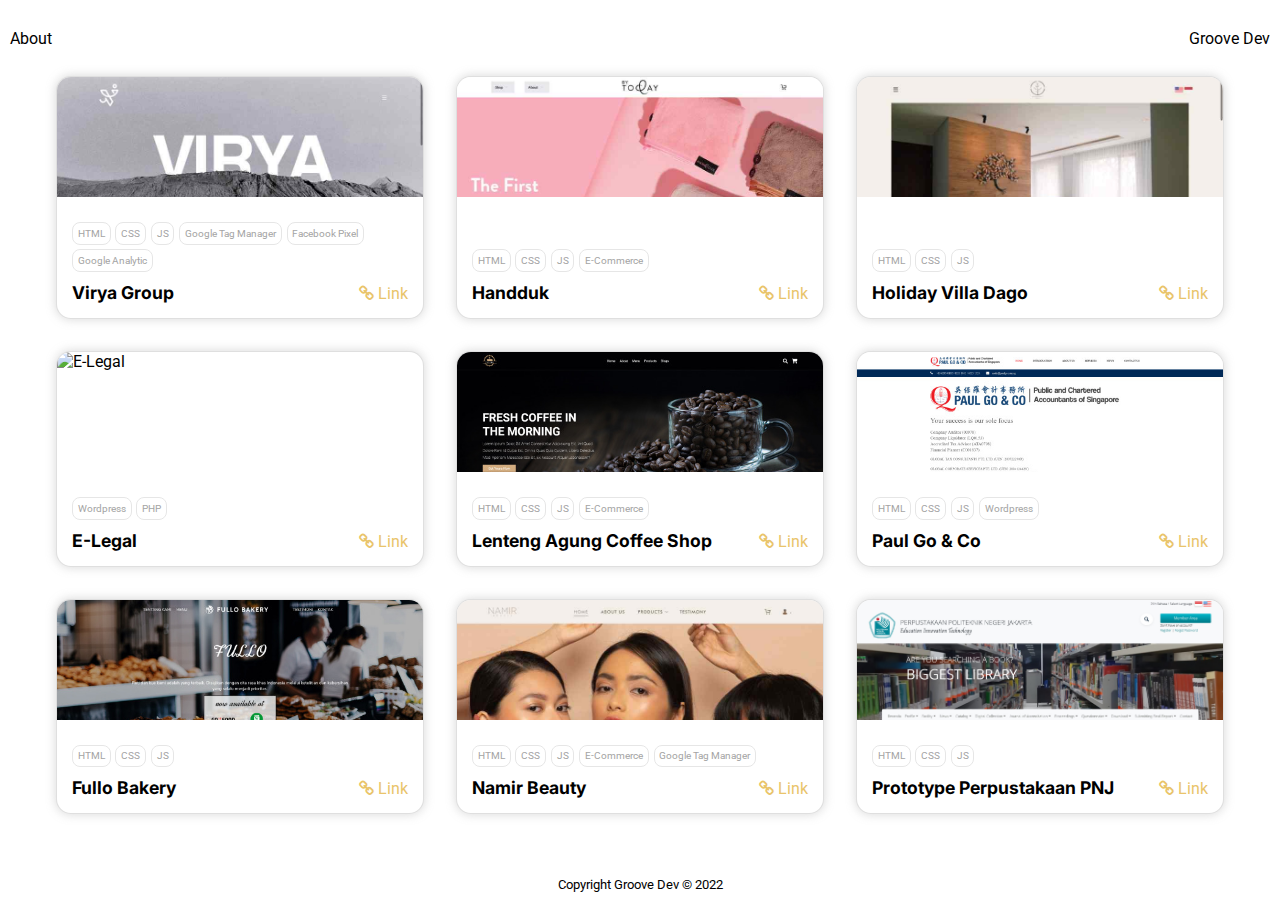
==== work.html @ d70001e7 "Initial commit" ====
<!DOCTYPE html>
<html lang="en">
  <head>
    <meta charset="UTF-8" />
    <meta name="viewport" content="width=device-width, initial-scale=1.0" />

    <title>Groove Dev</title>

    <style>
        @import url("https://maxcdn.bootstrapcdn.com/font-awesome/4.3.0/css/font-awesome.min.css");
a.btn-social, .btn-social {
    border-radius: 50%;
    color: #ffffff !important;
    display: inline-block;
    height: 54px;
    line-height: 54px;
    margin: 8px 4px;
    text-align: center;
    text-decoration: none;
    transition: background-color 0.3s;
    webkit-transition: background-color 0.3s;
    width: 54px;
}

.btn-social .fa, .btn-social i {
    backface-visibility: hidden;
    moz-backface-visibility: hidden;
    ms-transform: scale(1);
    o-transform: scale(1);
    transform: scale(1);
    transition: all 0.25s;
    webkit-backface-visibility: hidden;
    webkit-transform: scale(1);
    webkit-transition: all 0.25s;
}

.btn-social:hover, .btn-social:focus {
    color: #fff;
    outline: none;
    text-decoration: none;
}

.btn-social:hover .fa, .btn-social:focus .fa, .btn-social:hover i, .btn-social:focus i {
    ms-transform: scale(1.3);
    o-transform: scale(1.3);
    transform: scale(1.3);
    webkit-transform: scale(1.3);
}

.btn-social.btn-xs {
    font-size: 9px;
    height: 24px;
    line-height: 13px;
    margin: 6px 2px;
    width: 24px;
}

.btn-social.btn-sm {
    font-size: 13px;
    height: 36px;
    line-height: 18px;
    margin: 6px 2px;
    width: 36px;
}

.btn-social.btn-lg {
    font-size: 22px;
    height: 72px;
    line-height: 40px;
    margin: 10px 6px;
    width: 72px;
}

.btn-behance {
    background-color: #1769ff;
}

.btn-behance:hover {
    background-color: #4a8aff;
}

.btn-bitbucket {
    background-color: #205081;
}

.btn-bitbucket:hover {
    background-color: #2a69aa;
}

.btn-codepen {
    background-color: #76daff;
}

.btn-codepen:hover {
    background-color: #a9e8ff;
}

.btn-deviantart {
    background-color: #4e6252;
}

.btn-deviantart:hover {
    background-color: #657e6a;
}

.btn-digg {
    background-color: #000;
}

.btn-digg:hover {
    background-color: #1a1a1a;
}

.btn-dribbble {
    background-color: #ea4c89;
}

.btn-dribbble:hover {
    background-color: #ef7aa7;
}

.btn-dropbox {
    background-color: #007ee5;
}

.btn-dropbox:hover {
    background-color: #1998ff;
}

.btn-facebook {
    background-color: #3b5998;
}

.btn-facebook:hover {
    background-color: #4c70ba;
}

.btn-flickr {
    background-color: #0063dc;
}

.btn-flickr:hover {
    background-color: #107cff;
}

.btn-foursquare {
    background-color: #ef4b78;
}

.btn-foursquare:hover {
    background-color: #f37a9b;
}

.btn-github {
    background-color: #4183c4;
}

.btn-github:hover {
    background-color: #689cd0;
}

.btn-google-plus {
    background-color: #dd4b39;
}

.btn-google-plus:hover {
    background-color: #e47365;
}

.btn-instagram {
    background-color: #3f729b;
}

.btn-instagram:hover {
    background-color: #548cb9;
}

.btn-jsfiddle {
    background-color: #4679bd;
}

.btn-jsfiddle:hover {
    background-color: #6c94ca;
}

.btn-lastfm {
    background-color: #e31b23;
}

.btn-lastfm:hover {
    background-color: #e9484e;
}

.btn-linkedin {
    background-color: #0976b4;
}

.btn-linkedin:hover {
    background-color: #0b96e5;
}

.btn-paypal {
    background-color: #253b80;
}

.btn-paypal:hover {
    background-color: #304da8;
}

.btn-pinterest {
    background-color: #cc2127;
}

.btn-pinterest:hover {
    background-color: #e04046;
}

.btn-reddit {
    background-color: #ff4500;
}

.btn-reddit:hover {
    background-color: #ff6a33;
}

.btn-skype {
    background-color: #00aff0;
}

.btn-skype:hover {
    background-color: #24c4ff;
}

.btn-soundcloud {
    background-color: #f80;
}

.btn-soundcloud:hover {
    background-color: #ffa033;
}

.btn-stack-overflow {
    background-color: #fe7a15;
}

.btn-stack-overflow:hover {
    background-color: #fe9748;
}

.btn-steam {
    background-color: #7da10e;
}

.btn-steam:hover {
    background-color: #a1d012;
}

.btn-stumbleupon {
    background-color: #eb4924;
}

.btn-stumbleupon:hover {
    background-color: #ef7053;
}

.btn-trello {
    background-color: #256a92;
}

.btn-trello:hover {
    background-color: #2f88bb;
}

.btn-tumblr {
    background-color: #35465c;
}

.btn-tumblr:hover {
    background-color: #485f7c;
}

.btn-twitch {
    background-color: #6441a5;
}

.btn-twitch:hover {
    background-color: #7e5bbe;
}

.btn-twitter {
    background-color: #55acee;
}

.btn-twitter:hover {
    background-color: #83c3f3;
}

.btn-vimeo {
    background-color: #1ab7ea;
}

.btn-vimeo:hover {
    background-color: #49c6ee;
}

.btn-vine {
    background-color: #00b488;
}

.btn-vine:hover {
    background-color: #00e7af;
}

.btn-vk {
    background-color: #45668e;
}

.btn-vk:hover {
    background-color: #587fae;
}

.btn-wechat {
    background-color: #98d11c;
}

.btn-wechat:hover {
    background-color: #afe53b;
}

.btn-wordpress {
    background-color: #21759b;
}

.btn-wordpress:hover {
    background-color: #2a95c5;
}

.btn-xing {
    background-color: #026466;
}

.btn-xing:hover {
    background-color: #039598;
}

.btn-yahoo {
    background-color: #400191;
}

.btn-yahoo:hover {
    background-color: #5601c4;
}

.btn-yelp {
    background-color: #af0606;
}

.btn-yelp:hover {
    background-color: #e00808;
}

.btn-youtube {
    background-color: #e52d27;
}

.btn-youtube:hover {
    background-color: #ea5955;
}

.btn-email {
    background-color: #44c456;
}

.btn-email:hover {
    background-color: #6bd079;
}

.navbar li a, .navbar .navbar-brand {
    color: #000;
}
    </style>
    <style>
        @import"https://fonts.googleapis.com/css2?family=Roboto:wght@300;500&display=swap";@import"https://fonts.googleapis.com/css2?family=Inter&display=swap";*{box-sizing:border-box;margin:0;padding:0}::-moz-selection{background-color:#e9c46a}::selection{background-color:#e9c46a}html,body{width:100%;height:100%}html{font-size:100%;scroll-behavior:smooth}body{font-family:"Roboto",sans-serif;transition:background .2s linear}h1,h2,h3,h4,h5,h6{font-family:"Inter",sans-serif;margin-bottom:1.8rem}h1{font-size:60px}h2{font-size:32px}p{margin:0 0 1.25rem;line-height:1.67em;font-size:20px;line-height:1.47em;font-weight:200}a,a:hover,a:focus,a:visited{text-decoration:none}main>section:last-child{border-bottom-right-radius:15px;border-bottom-left-radius:15px;z-index:5;position:relative;background-color:#fff;box-shadow:rgba(255,255,255,.2) 0px 5px 30px 1px}.container{max-width:1200px;margin:0 auto;align-self:center}a{color:#e9c46a}.fancy-border-radius{border-radius:28% 72% 69% 31%/70% 70% 30% 30%;width:100%;height:100%;background:#ad5389;background:linear-gradient(to right, #ffcc53, #ffe8b1);z-index:-1;position:absolute;top:0;left:-20px;opacity:.4}.card{display:flex;flex-direction:column;padding:20px;background:#fff;border-radius:15px}.card:hover ::before{content:"";position:absolute;top:0;left:0;right:0;bottom:0;border:5px dashed #e9c46a;border-radius:15px;-webkit-animation:clippath 3s infinite linear;animation:clippath 3s infinite linear}.card__head{margin-bottom:1rem}.card__body{color:rgba(0,0,0,.5);font-size:.9em;margin:0}.btn{font-size:15px;font-weight:600;text-transform:uppercase;letter-spacing:1px;padding:10px 15px;border-radius:0}.btn__link{border-bottom:3px dashed #e9c46a}@-webkit-keyframes clippath{0%,100%{-webkit-clip-path:inset(0 0 95% 0);clip-path:inset(0 0 95% 0)}25%{-webkit-clip-path:inset(0 95% 0 0);clip-path:inset(0 95% 0 0)}50%{-webkit-clip-path:inset(95% 0 0 0);clip-path:inset(95% 0 0 0)}75%{-webkit-clip-path:inset(0 0 0 95%);clip-path:inset(0 0 0 95%)}}@keyframes clippath{0%,100%{-webkit-clip-path:inset(0 0 95% 0);clip-path:inset(0 0 95% 0)}25%{-webkit-clip-path:inset(0 95% 0 0);clip-path:inset(0 95% 0 0)}50%{-webkit-clip-path:inset(95% 0 0 0);clip-path:inset(95% 0 0 0)}75%{-webkit-clip-path:inset(0 0 0 95%);clip-path:inset(0 0 0 95%)}}.navbar{width:100%;display:flex;flex-direction:row;height:76px;justify-content:space-between;align-items:center}@media(max-width: 480px){.navbar{flex-direction:column;height:auto}.navbar__logo,.navbar__menu{margin:.5rem auto}.navbar__logo{order:1}.navbar__menu{order:2;font-size:1.25rem;display:flex;flex-wrap:wrap;justify-content:center;gap:10px}.navbar__menu .menu-item{border-bottom:3px #e9c46a solid;box-sizing:content-box}}.navbar a{padding:0 10px}.navbar__logo a{color:#000}.navbar__menu .menu-item{display:inline-block;list-style:none}#footer{margin:0 auto;margin-top:-2rem;position:relative;z-index:2;background:#222;color:#fafafa}#footer>div{text-align:center}#footer>div:nth-child(2)>div{display:flex;flex-direction:row;justify-content:space-around;align-items:center}#footer>div:nth-child(2)>div>div{flex:1}.contact-social a.btn-social,.contact-social .btn-social{display:unset;padding-left:5px;padding-right:5px;font-size:1.5em}.contact-email>a,.contact-social>a{color:#fafafa}.cta{height:70vh;display:flex;flex-direction:column;align-items:center;justify-content:center;padding-top:3rem;text-align:center}.cta h2{font-size:4rem}.intro{display:flex;justify-content:flex-end;height:calc(100vh - 120px);align-items:center}.intro .intro-right{position:relative;display:flex;flex-direction:column;padding:28px 0;max-width:40%}#three{background:rgba(0,0,0,0)}.services{min-height:100vh;padding:80px 0}.services .service{display:flex;padding:60px 0}.services .service>div{flex:1;margin:auto}.services .service__text{max-width:470px}.services .service__image{text-align:center}.about{height:100vh;display:flex;flex-direction:column;justify-content:center}.about>div{display:flex;padding:45px 0;gap:1rem}.about>div:nth-child(2)>div{flex:1}.education{display:flex;align-items:center}.education>div{flex:1}.education>div>h2{margin-right:50%}.last{min-height:80vh}.work{display:flex;flex-direction:row;flex-wrap:wrap;gap:2rem;justify-content:center}.work>div{width:calc(33.33% - 2em)}@media(max-width: 480px){.work>div{width:calc(50% - 2em)}}.portfolio-card{border:5px dashed #e9c46a;border-radius:15px;padding:5px;display:flex;flex-direction:column;justify-content:space-between;background-color:#fff;transition:all .2s ease}.portfolio-card__title,.portfolio-card__tech{margin-top:10px}.portfolio-card__title{display:flex;-moz-column-gap:10px;column-gap:10px;justify-content:space-between}.portfolio-card__title h2{margin-bottom:0;align-self:flex-end;font-size:1.5em}@media(max-width: 480px){.portfolio-card__title h2{font-size:1.1em}}.portfolio-card__title a{align-self:flex-end;min-width:-webkit-fit-content;min-width:-moz-fit-content;min-width:fit-content}.portfolio-card__image{max-height:120px;overflow:hidden}.portfolio-card__image img{max-width:100%;max-height:100%;height:auto;width:auto}.portfolio-card__tech{display:flex;flex-flow:row wrap;gap:.3em}.portfolio-card__tech>span{font-size:.6em;color:#646464;padding:.5em;background:#c8c8c8;border-radius:20px;transition:transform .2s ease}.portfolio-card__tech>span:hover{transform:scale(1.5);color:#323232;font-size:.7em}.portfolio-card:hover{border-style:solid;transform:scale(1.1);color:#000}/*# sourceMappingURL=styles.css.map */
    </style>
    
    <style>
        .portfolio-card {
          border: 1px solid #66666636;
          border-radius: 15px;
          padding: 0;
          display: flex;
          flex-direction: column;
          justify-content: space-between;
          background-color: #fff;
          transition: all .2s ease;
          box-shadow: rgba(213, 213, 213, 0.8) 0px 0px 10px 1px;
          overflow: hidden;
        }
        .portfolio-card__content {
  padding: 15px;
}

.portfolio-card__tech > span {
  font-size: .6em;
  color: #a4a4a4;
  padding: .5em;
  background: #fff;
  border-radius: 8px;
  transition: transform .2s ease;
  border: 1px rgb(230,230,230) solid;
}

.portfolio-card__title h2 {
  font-size: 1.1em;
}

footer {
  padding: 30px 0;
  margin: 30px auto 0;
  text-align: center;
}
    </style>
    
    <link href="https://unpkg.com/aos@2.3.1/dist/aos.css" rel="stylesheet">

  </head>
  <body>
    <header>
      <nav class="navbar">
        <ul class="navbar__menu">
          <li class="menu-item">
            <a class="nav-link" href="https://groovedev.id">About</a>
          </li>
          <!--<li class="menu-item active">-->
          <!--  <a class="nav-link" href="https://miretazam.com/work/">Work</a>-->
          <!--</li>-->
          <!--<li class="menu-item">-->
          <!--  <a class="nav-link" href="https://miretazam.com/contact/">Contact</a>-->
          <!--</li>-->
        </ul>
        <div class="navbar__logo">
          <a href="https://groovedev.id">Groove Dev</a>
        </div>
      </nav>
    </header>
    
    <main>

    <section>
      <div class="container work">
          <!-- Virya Group -->
          <div class="portfolio-card">
            <div class="portfolio-card__image">
              <figure class="figure image">
                <img
                  class=""
                  src="/assets/imgs/work_virya.jpg"
                  alt="Virya website screenshoot"
                />
              </figure>
            </div>
            <div class="portfolio-card__content">
              <div class="portfolio-card__tech">
                <span>HTML</span>
                <span>CSS</span>
                <span>JS</span>
                <span>Google Tag Manager</span>
                <span>Facebook Pixel</span>
                <span>Google Analytic</span>
              </div>
              <div class="portfolio-card__title">
                <h2>Virya Group</h2>
                <a href="https://viryagroup.id/" target="_blank">
                  <i class="fa fa-link" aria-hidden="true"></i> Link
                </a>
              </div>
            </div>
          </div>

          <!-- Handduk -->
          <div class="portfolio-card">
            <div class="portfolio-card__image">
              <figure class="figure image">
                <img
                  class=""
                  src="/assets/imgs/work_handduk.jpg"
                  alt="Handduk website screenshoot"
                />
              </figure>
            </div>
            <div class="portfolio-card__content">
              <div class="portfolio-card__tech">
                <span>HTML</span>
                <span>CSS</span>
                <span>JS</span>
                <span>E-Commerce</span>
              </div>
              <div class="portfolio-card__title">
                <h2>Handduk</h2>
                <a href="https://handduk.co/" target="_blank">
                  <i class="fa fa-link" aria-hidden="true"></i> Link
                </a>
              </div>
            </div>
          </div>

          <!-- Virya Group -->
          <div class="portfolio-card">
            <div class="portfolio-card__image">
              <figure class="figure image">
                <img
                  class=""
                  src="/assets/imgs/work_holidayvilladago.jpg"
                  alt="Holiday Villa Dago website screenshoot"
                />
              </figure>
            </div>
            <div class="portfolio-card__content">
              <div class="portfolio-card__tech">
                <span>HTML</span>
                <span>CSS</span>
                <span>JS</span>
              </div>
              <div class="portfolio-card__title">
                <h2>Holiday Villa Dago</h2>
                <a href="https://viryagroup.id/" target="_blank">
                  <i class="fa fa-link" aria-hidden="true"></i> Link
                </a>
              </div>
            </div>
          </div>

          <!-- E-legal -->
          <div class="portfolio-card">
            <div class="portfolio-card__image">
              <figure class="figure image">
                <img
                  class=""
                  src="https://source.unsplash.com/400x800"
                  alt="E-Legal"
                />
              </figure>
            </div>
            <div class="portfolio-card__content">
            <div class="portfolio-card__tech">
              <span>Wordpress</span>
              <span>PHP</span>
            </div>
            <div class="portfolio-card__title">
              <h2>E-Legal</h2>
              <a class="portfolio-card__link" href="https://elegal.co.id" target="_blank">
                <i class="fa fa-link" aria-hidden="true"></i> Link
              </a>
            </div>
            </div>
          </div>

          <!-- Coffee Shop -->
          <div class="portfolio-card">
            <div class="portfolio-card__image">
              <figure class="figure image">
                <img
                  class=""
                  src="/assets/imgs/work_coffeeshopla.jpg"
                  alt="Lenteng Agung Coffee Shop website screenshoot"
                />
              </figure>
            </div>
            <div class="portfolio-card__content">
              <div class="portfolio-card__tech">
                <span>HTML</span>
                <span>CSS</span>
                <span>JS</span>
                <span>E-Commerce</span>
              </div>
              <div class="portfolio-card__title">
                <h2>Lenteng Agung Coffee Shop</h2>
                <a href="https://labrewcoffee.com" target="_blank">
                  <i class="fa fa-link" aria-hidden="true"></i> Link
                </a>
              </div>
            </div>
          </div>

          <!-- Paulgo -->
          <div class="portfolio-card">
            <div class="portfolio-card__image">
              <figure class="figure image">
                <img
                  class=""
                  src="/assets/imgs/work_paulgo.jpg"
                  alt="Paul Go & Co website screenshoot"
                />
              </figure>
            </div>
            <div class="portfolio-card__content">
              <div class="portfolio-card__tech">
                <span>HTML</span>
                <span>CSS</span>
                <span>JS</span>
                <span>Wordpress</span>
              </div>
              <div class="portfolio-card__title">
                <h2>Paul Go & Co</h2>
                <a href="https://paulgo.com.sg/" target="_blank">
                  <i class="fa fa-link" aria-hidden="true"></i> Link
                </a>
              </div>
            </div>
          </div>

          <!-- Fullo Bakery -->
          <div class="portfolio-card">
            <div class="portfolio-card__image">
              <figure class="figure image">
                <img
                  class=""
                  src="/assets/imgs/work_fullobakery.jpg"
                  alt="Fullo Bakery website screenshoot"
                />
              </figure>
            </div>
            <div class="portfolio-card__content">
              <div class="portfolio-card__tech">
                <span>HTML</span>
                <span>CSS</span>
                <span>JS</span>
              </div>
              <div class="portfolio-card__title">
                <h2>Fullo Bakery</h2>
                <a href="https://fullobakeryrawamangun.com/" target="_blank">
                  <i class="fa fa-link" aria-hidden="true"></i> Link
                </a>
              </div>
            </div>
          </div>

          <!-- Namir Beauty -->
          <div class="portfolio-card">
            <div class="portfolio-card__image">
              <figure class="figure image">
                <img
                  class=""
                  src="assets/imgs/work_namirbeauty.jpg"
                  alt="Namir Beauty website screenshoot"
                />
              </figure>
            </div>
            <div class="portfolio-card__content">
              <div class="portfolio-card__tech">
                <span>HTML</span>
                <span>CSS</span>
                <span>JS</span>
                <span>E-Commerce</span>
                <span>Google Tag Manager</span>
              </div>
              <div class="portfolio-card__title">
                <h2>Namir Beauty</h2>
                <a href="https://www.namirbeauty.com/" target="_blank">
                  <i class="fa fa-link" aria-hidden="true"></i> Link
                </a>
              </div>
            </div>
          </div>

          <!-- Perpustakaan PNJ -->
          <div class="portfolio-card">
            <div class="portfolio-card__image">
              <figure class="figure image">
                <img
                  class=""
                  src="/assets/imgs/work_pnj.jpg"
                  alt="Prototype Perpustakaan PNJ website screenshoot"
                />
              </figure>
            </div>
            <div class="portfolio-card__content">
              <div class="portfolio-card__tech">
                <span>HTML</span>
                <span>CSS</span>
                <span>JS</span>
              </div>
              <div class="portfolio-card__title">
                <h2>Prototype Perpustakaan PNJ</h2>
                <a href="https://www.pnj.groovedev.id/" target="_blank">
                  <i class="fa fa-link" aria-hidden="true"></i> Link
                </a>
              </div>
            </div>
          </div>

      </div>
    </section>
    </main>
    
    <footer><small>Copyright Groove Dev &copy; 2022</small></footer>
  </body>
</html>
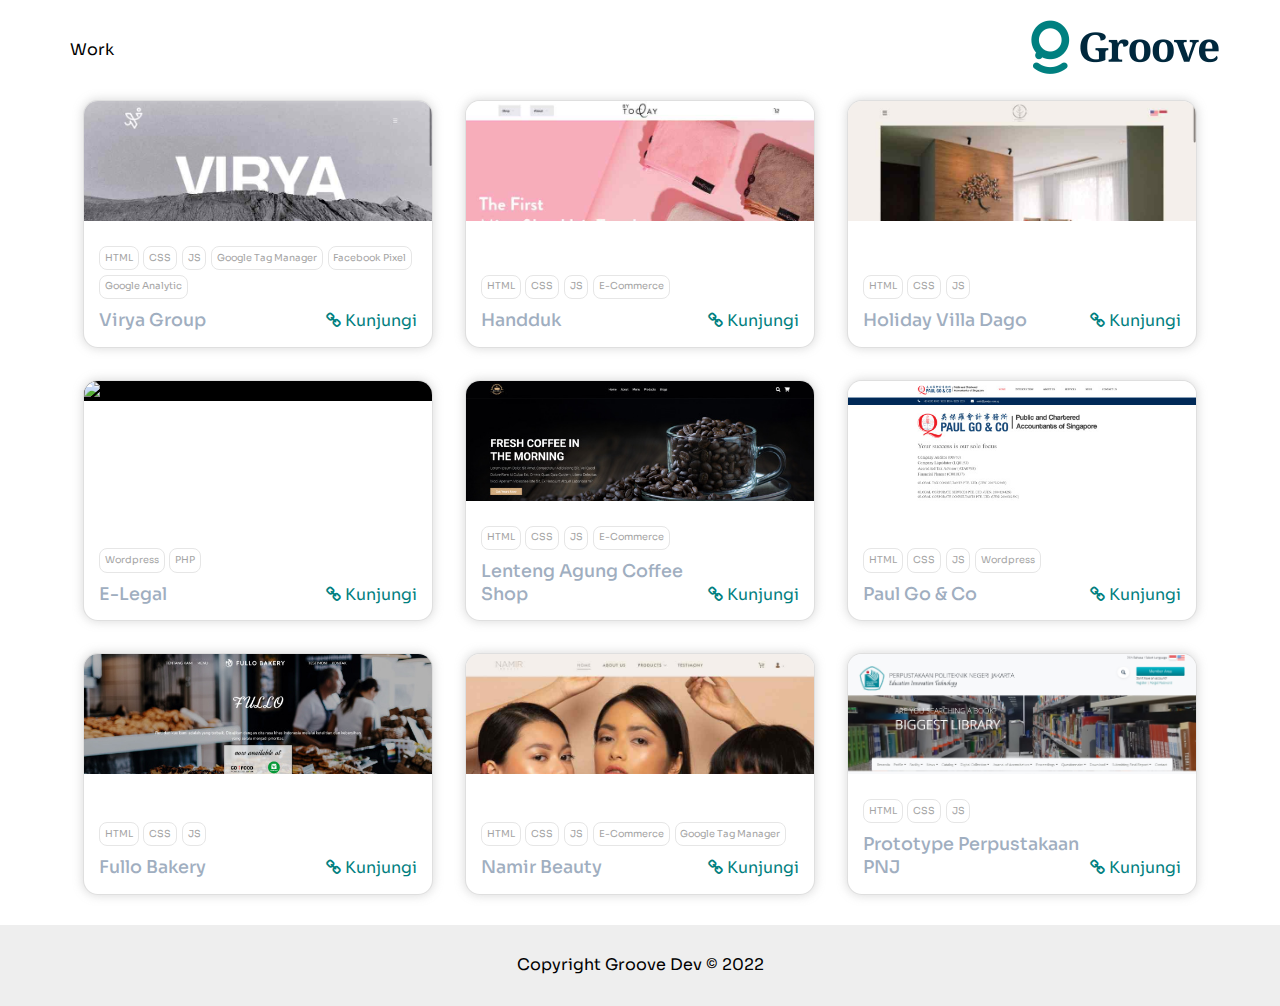
==== commit bc4bd639: "Reworked work page" ====
--- a/work.html
+++ b/work.html
@@ -4,383 +4,18 @@
     <meta charset="UTF-8" />
     <meta name="viewport" content="width=device-width, initial-scale=1.0" />
 
-    <title>Groove Dev</title>
+    <title>Build your next website with us - Groove Dev</title>
+
+    <link rel="preconnect" href="https://fonts.googleapis.com" />
+    <link rel="preconnect" href="https://fonts.gstatic.com" crossorigin />
+    <link
+      href="https://fonts.googleapis.com/css2?family=Sora:wght@400;700&display=swap"
+      rel="stylesheet"
+    />
+
+    <link href="assets/scss/main.css" rel="stylesheet" />
 
     <style>
-        @import url("https://maxcdn.bootstrapcdn.com/font-awesome/4.3.0/css/font-awesome.min.css");
-a.btn-social, .btn-social {
-    border-radius: 50%;
-    color: #ffffff !important;
-    display: inline-block;
-    height: 54px;
-    line-height: 54px;
-    margin: 8px 4px;
-    text-align: center;
-    text-decoration: none;
-    transition: background-color 0.3s;
-    webkit-transition: background-color 0.3s;
-    width: 54px;
-}
-
-.btn-social .fa, .btn-social i {
-    backface-visibility: hidden;
-    moz-backface-visibility: hidden;
-    ms-transform: scale(1);
-    o-transform: scale(1);
-    transform: scale(1);
-    transition: all 0.25s;
-    webkit-backface-visibility: hidden;
-    webkit-transform: scale(1);
-    webkit-transition: all 0.25s;
-}
-
-.btn-social:hover, .btn-social:focus {
-    color: #fff;
-    outline: none;
-    text-decoration: none;
-}
-
-.btn-social:hover .fa, .btn-social:focus .fa, .btn-social:hover i, .btn-social:focus i {
-    ms-transform: scale(1.3);
-    o-transform: scale(1.3);
-    transform: scale(1.3);
-    webkit-transform: scale(1.3);
-}
-
-.btn-social.btn-xs {
-    font-size: 9px;
-    height: 24px;
-    line-height: 13px;
-    margin: 6px 2px;
-    width: 24px;
-}
-
-.btn-social.btn-sm {
-    font-size: 13px;
-    height: 36px;
-    line-height: 18px;
-    margin: 6px 2px;
-    width: 36px;
-}
-
-.btn-social.btn-lg {
-    font-size: 22px;
-    height: 72px;
-    line-height: 40px;
-    margin: 10px 6px;
-    width: 72px;
-}
-
-.btn-behance {
-    background-color: #1769ff;
-}
-
-.btn-behance:hover {
-    background-color: #4a8aff;
-}
-
-.btn-bitbucket {
-    background-color: #205081;
-}
-
-.btn-bitbucket:hover {
-    background-color: #2a69aa;
-}
-
-.btn-codepen {
-    background-color: #76daff;
-}
-
-.btn-codepen:hover {
-    background-color: #a9e8ff;
-}
-
-.btn-deviantart {
-    background-color: #4e6252;
-}
-
-.btn-deviantart:hover {
-    background-color: #657e6a;
-}
-
-.btn-digg {
-    background-color: #000;
-}
-
-.btn-digg:hover {
-    background-color: #1a1a1a;
-}
-
-.btn-dribbble {
-    background-color: #ea4c89;
-}
-
-.btn-dribbble:hover {
-    background-color: #ef7aa7;
-}
-
-.btn-dropbox {
-    background-color: #007ee5;
-}
-
-.btn-dropbox:hover {
-    background-color: #1998ff;
-}
-
-.btn-facebook {
-    background-color: #3b5998;
-}
-
-.btn-facebook:hover {
-    background-color: #4c70ba;
-}
-
-.btn-flickr {
-    background-color: #0063dc;
-}
-
-.btn-flickr:hover {
-    background-color: #107cff;
-}
-
-.btn-foursquare {
-    background-color: #ef4b78;
-}
-
-.btn-foursquare:hover {
-    background-color: #f37a9b;
-}
-
-.btn-github {
-    background-color: #4183c4;
-}
-
-.btn-github:hover {
-    background-color: #689cd0;
-}
-
-.btn-google-plus {
-    background-color: #dd4b39;
-}
-
-.btn-google-plus:hover {
-    background-color: #e47365;
-}
-
-.btn-instagram {
-    background-color: #3f729b;
-}
-
-.btn-instagram:hover {
-    background-color: #548cb9;
-}
-
-.btn-jsfiddle {
-    background-color: #4679bd;
-}
-
-.btn-jsfiddle:hover {
-    background-color: #6c94ca;
-}
-
-.btn-lastfm {
-    background-color: #e31b23;
-}
-
-.btn-lastfm:hover {
-    background-color: #e9484e;
-}
-
-.btn-linkedin {
-    background-color: #0976b4;
-}
-
-.btn-linkedin:hover {
-    background-color: #0b96e5;
-}
-
-.btn-paypal {
-    background-color: #253b80;
-}
-
-.btn-paypal:hover {
-    background-color: #304da8;
-}
-
-.btn-pinterest {
-    background-color: #cc2127;
-}
-
-.btn-pinterest:hover {
-    background-color: #e04046;
-}
-
-.btn-reddit {
-    background-color: #ff4500;
-}
-
-.btn-reddit:hover {
-    background-color: #ff6a33;
-}
-
-.btn-skype {
-    background-color: #00aff0;
-}
-
-.btn-skype:hover {
-    background-color: #24c4ff;
-}
-
-.btn-soundcloud {
-    background-color: #f80;
-}
-
-.btn-soundcloud:hover {
-    background-color: #ffa033;
-}
-
-.btn-stack-overflow {
-    background-color: #fe7a15;
-}
-
-.btn-stack-overflow:hover {
-    background-color: #fe9748;
-}
-
-.btn-steam {
-    background-color: #7da10e;
-}
-
-.btn-steam:hover {
-    background-color: #a1d012;
-}
-
-.btn-stumbleupon {
-    background-color: #eb4924;
-}
-
-.btn-stumbleupon:hover {
-    background-color: #ef7053;
-}
-
-.btn-trello {
-    background-color: #256a92;
-}
-
-.btn-trello:hover {
-    background-color: #2f88bb;
-}
-
-.btn-tumblr {
-    background-color: #35465c;
-}
-
-.btn-tumblr:hover {
-    background-color: #485f7c;
-}
-
-.btn-twitch {
-    background-color: #6441a5;
-}
-
-.btn-twitch:hover {
-    background-color: #7e5bbe;
-}
-
-.btn-twitter {
-    background-color: #55acee;
-}
-
-.btn-twitter:hover {
-    background-color: #83c3f3;
-}
-
-.btn-vimeo {
-    background-color: #1ab7ea;
-}
-
-.btn-vimeo:hover {
-    background-color: #49c6ee;
-}
-
-.btn-vine {
-    background-color: #00b488;
-}
-
-.btn-vine:hover {
-    background-color: #00e7af;
-}
-
-.btn-vk {
-    background-color: #45668e;
-}
-
-.btn-vk:hover {
-    background-color: #587fae;
-}
-
-.btn-wechat {
-    background-color: #98d11c;
-}
-
-.btn-wechat:hover {
-    background-color: #afe53b;
-}
-
-.btn-wordpress {
-    background-color: #21759b;
-}
-
-.btn-wordpress:hover {
-    background-color: #2a95c5;
-}
-
-.btn-xing {
-    background-color: #026466;
-}
-
-.btn-xing:hover {
-    background-color: #039598;
-}
-
-.btn-yahoo {
-    background-color: #400191;
-}
-
-.btn-yahoo:hover {
-    background-color: #5601c4;
-}
-
-.btn-yelp {
-    background-color: #af0606;
-}
-
-.btn-yelp:hover {
-    background-color: #e00808;
-}
-
-.btn-youtube {
-    background-color: #e52d27;
-}
-
-.btn-youtube:hover {
-    background-color: #ea5955;
-}
-
-.btn-email {
-    background-color: #44c456;
-}
-
-.btn-email:hover {
-    background-color: #6bd079;
-}
-
-.navbar li a, .navbar .navbar-brand {
-    color: #000;
-}
-    </style>
-    <style>
-        @import"https://fonts.googleapis.com/css2?family=Roboto:wght@300;500&display=swap";@import"https://fonts.googleapis.com/css2?family=Inter&display=swap";*{box-sizing:border-box;margin:0;padding:0}::-moz-selection{background-color:#e9c46a}::selection{background-color:#e9c46a}html,body{width:100%;height:100%}html{font-size:100%;scroll-behavior:smooth}body{font-family:"Roboto",sans-serif;transition:background .2s linear}h1,h2,h3,h4,h5,h6{font-family:"Inter",sans-serif;margin-bottom:1.8rem}h1{font-size:60px}h2{font-size:32px}p{margin:0 0 1.25rem;line-height:1.67em;font-size:20px;line-height:1.47em;font-weight:200}a,a:hover,a:focus,a:visited{text-decoration:none}main>section:last-child{border-bottom-right-radius:15px;border-bottom-left-radius:15px;z-index:5;position:relative;background-color:#fff;box-shadow:rgba(255,255,255,.2) 0px 5px 30px 1px}.container{max-width:1200px;margin:0 auto;align-self:center}a{color:#e9c46a}.fancy-border-radius{border-radius:28% 72% 69% 31%/70% 70% 30% 30%;width:100%;height:100%;background:#ad5389;background:linear-gradient(to right, #ffcc53, #ffe8b1);z-index:-1;position:absolute;top:0;left:-20px;opacity:.4}.card{display:flex;flex-direction:column;padding:20px;background:#fff;border-radius:15px}.card:hover ::before{content:"";position:absolute;top:0;left:0;right:0;bottom:0;border:5px dashed #e9c46a;border-radius:15px;-webkit-animation:clippath 3s infinite linear;animation:clippath 3s infinite linear}.card__head{margin-bottom:1rem}.card__body{color:rgba(0,0,0,.5);font-size:.9em;margin:0}.btn{font-size:15px;font-weight:600;text-transform:uppercase;letter-spacing:1px;padding:10px 15px;border-radius:0}.btn__link{border-bottom:3px dashed #e9c46a}@-webkit-keyframes clippath{0%,100%{-webkit-clip-path:inset(0 0 95% 0);clip-path:inset(0 0 95% 0)}25%{-webkit-clip-path:inset(0 95% 0 0);clip-path:inset(0 95% 0 0)}50%{-webkit-clip-path:inset(95% 0 0 0);clip-path:inset(95% 0 0 0)}75%{-webkit-clip-path:inset(0 0 0 95%);clip-path:inset(0 0 0 95%)}}@keyframes clippath{0%,100%{-webkit-clip-path:inset(0 0 95% 0);clip-path:inset(0 0 95% 0)}25%{-webkit-clip-path:inset(0 95% 0 0);clip-path:inset(0 95% 0 0)}50%{-webkit-clip-path:inset(95% 0 0 0);clip-path:inset(95% 0 0 0)}75%{-webkit-clip-path:inset(0 0 0 95%);clip-path:inset(0 0 0 95%)}}.navbar{width:100%;display:flex;flex-direction:row;height:76px;justify-content:space-between;align-items:center}@media(max-width: 480px){.navbar{flex-direction:column;height:auto}.navbar__logo,.navbar__menu{margin:.5rem auto}.navbar__logo{order:1}.navbar__menu{order:2;font-size:1.25rem;display:flex;flex-wrap:wrap;justify-content:center;gap:10px}.navbar__menu .menu-item{border-bottom:3px #e9c46a solid;box-sizing:content-box}}.navbar a{padding:0 10px}.navbar__logo a{color:#000}.navbar__menu .menu-item{display:inline-block;list-style:none}#footer{margin:0 auto;margin-top:-2rem;position:relative;z-index:2;background:#222;color:#fafafa}#footer>div{text-align:center}#footer>div:nth-child(2)>div{display:flex;flex-direction:row;justify-content:space-around;align-items:center}#footer>div:nth-child(2)>div>div{flex:1}.contact-social a.btn-social,.contact-social .btn-social{display:unset;padding-left:5px;padding-right:5px;font-size:1.5em}.contact-email>a,.contact-social>a{color:#fafafa}.cta{height:70vh;display:flex;flex-direction:column;align-items:center;justify-content:center;padding-top:3rem;text-align:center}.cta h2{font-size:4rem}.intro{display:flex;justify-content:flex-end;height:calc(100vh - 120px);align-items:center}.intro .intro-right{position:relative;display:flex;flex-direction:column;padding:28px 0;max-width:40%}#three{background:rgba(0,0,0,0)}.services{min-height:100vh;padding:80px 0}.services .service{display:flex;padding:60px 0}.services .service>div{flex:1;margin:auto}.services .service__text{max-width:470px}.services .service__image{text-align:center}.about{height:100vh;display:flex;flex-direction:column;justify-content:center}.about>div{display:flex;padding:45px 0;gap:1rem}.about>div:nth-child(2)>div{flex:1}.education{display:flex;align-items:center}.education>div{flex:1}.education>div>h2{margin-right:50%}.last{min-height:80vh}.work{display:flex;flex-direction:row;flex-wrap:wrap;gap:2rem;justify-content:center}.work>div{width:calc(33.33% - 2em)}@media(max-width: 480px){.work>div{width:calc(50% - 2em)}}.portfolio-card{border:5px dashed #e9c46a;border-radius:15px;padding:5px;display:flex;flex-direction:column;justify-content:space-between;background-color:#fff;transition:all .2s ease}.portfolio-card__title,.portfolio-card__tech{margin-top:10px}.portfolio-card__title{display:flex;-moz-column-gap:10px;column-gap:10px;justify-content:space-between}.portfolio-card__title h2{margin-bottom:0;align-self:flex-end;font-size:1.5em}@media(max-width: 480px){.portfolio-card__title h2{font-size:1.1em}}.portfolio-card__title a{align-self:flex-end;min-width:-webkit-fit-content;min-width:-moz-fit-content;min-width:fit-content}.portfolio-card__image{max-height:120px;overflow:hidden}.portfolio-card__image img{max-width:100%;max-height:100%;height:auto;width:auto}.portfolio-card__tech{display:flex;flex-flow:row wrap;gap:.3em}.portfolio-card__tech>span{font-size:.6em;color:#646464;padding:.5em;background:#c8c8c8;border-radius:20px;transition:transform .2s ease}.portfolio-card__tech>span:hover{transform:scale(1.5);color:#323232;font-size:.7em}.portfolio-card:hover{border-style:solid;transform:scale(1.1);color:#000}/*# sourceMappingURL=styles.css.map */
     </style>
     
     <style>
@@ -428,18 +63,24 @@
     <header>
       <nav class="navbar">
         <ul class="navbar__menu">
+          <!-- <li class="menu-item">
+          <a class="nav-link" href="https://groovedev.id">About</a>
+        </li> -->
           <li class="menu-item">
-            <a class="nav-link" href="https://groovedev.id">About</a>
+            <a class="nav-link" href="/work.html">Work</a>
           </li>
-          <!--<li class="menu-item active">-->
-          <!--  <a class="nav-link" href="https://miretazam.com/work/">Work</a>-->
-          <!--</li>-->
           <!--<li class="menu-item">-->
           <!--  <a class="nav-link" href="https://miretazam.com/contact/">Contact</a>-->
           <!--</li>-->
         </ul>
         <div class="navbar__logo">
-          <a href="https://groovedev.id">Groove Dev</a>
+          <a href="https://groovedev.id">
+            <img
+              class="navbar__logo-image"
+              src="assets/imgs/Logo-XSmall.png"
+              alt=""
+            />
+          </a>
         </div>
       </nav>
     </header>
@@ -471,7 +112,7 @@
               <div class="portfolio-card__title">
                 <h2>Virya Group</h2>
                 <a href="https://viryagroup.id/" target="_blank">
-                  <i class="fa fa-link" aria-hidden="true"></i> Link
+                  <i class="fa fa-link" aria-hidden="true"></i> Kunjungi
                 </a>
               </div>
             </div>
@@ -498,7 +139,7 @@
               <div class="portfolio-card__title">
                 <h2>Handduk</h2>
                 <a href="https://handduk.co/" target="_blank">
-                  <i class="fa fa-link" aria-hidden="true"></i> Link
+                  <i class="fa fa-link" aria-hidden="true"></i> Kunjungi
                 </a>
               </div>
             </div>
@@ -524,7 +165,7 @@
               <div class="portfolio-card__title">
                 <h2>Holiday Villa Dago</h2>
                 <a href="https://viryagroup.id/" target="_blank">
-                  <i class="fa fa-link" aria-hidden="true"></i> Link
+                  <i class="fa fa-link" aria-hidden="true"></i> Kunjungi
                 </a>
               </div>
             </div>
@@ -533,10 +174,9 @@
           <!-- E-legal -->
           <div class="portfolio-card">
             <div class="portfolio-card__image">
-              <figure class="figure image">
-                <img
-                  class=""
-                  src="https://source.unsplash.com/400x800"
+              <figure class="figure image" style="background:#000;width:100%;height:100;">
+                <img
+                  class=""
                   alt="E-Legal"
                 />
               </figure>
@@ -549,7 +189,7 @@
             <div class="portfolio-card__title">
               <h2>E-Legal</h2>
               <a class="portfolio-card__link" href="https://elegal.co.id" target="_blank">
-                <i class="fa fa-link" aria-hidden="true"></i> Link
+                <i class="fa fa-link" aria-hidden="true"></i> Kunjungi
               </a>
             </div>
             </div>
@@ -576,7 +216,7 @@
               <div class="portfolio-card__title">
                 <h2>Lenteng Agung Coffee Shop</h2>
                 <a href="https://labrewcoffee.com" target="_blank">
-                  <i class="fa fa-link" aria-hidden="true"></i> Link
+                  <i class="fa fa-link" aria-hidden="true"></i> Kunjungi
                 </a>
               </div>
             </div>
@@ -603,7 +243,7 @@
               <div class="portfolio-card__title">
                 <h2>Paul Go & Co</h2>
                 <a href="https://paulgo.com.sg/" target="_blank">
-                  <i class="fa fa-link" aria-hidden="true"></i> Link
+                  <i class="fa fa-link" aria-hidden="true"></i> Kunjungi
                 </a>
               </div>
             </div>
@@ -629,7 +269,7 @@
               <div class="portfolio-card__title">
                 <h2>Fullo Bakery</h2>
                 <a href="https://fullobakeryrawamangun.com/" target="_blank">
-                  <i class="fa fa-link" aria-hidden="true"></i> Link
+                  <i class="fa fa-link" aria-hidden="true"></i> Kunjungi
                 </a>
               </div>
             </div>
@@ -657,7 +297,7 @@
               <div class="portfolio-card__title">
                 <h2>Namir Beauty</h2>
                 <a href="https://www.namirbeauty.com/" target="_blank">
-                  <i class="fa fa-link" aria-hidden="true"></i> Link
+                  <i class="fa fa-link" aria-hidden="true"></i> Kunjungi
                 </a>
               </div>
             </div>
@@ -683,7 +323,7 @@
               <div class="portfolio-card__title">
                 <h2>Prototype Perpustakaan PNJ</h2>
                 <a href="https://www.pnj.groovedev.id/" target="_blank">
-                  <i class="fa fa-link" aria-hidden="true"></i> Link
+                  <i class="fa fa-link" aria-hidden="true"></i> Kunjungi
                 </a>
               </div>
             </div>
--- a/assets/scss/main.css
+++ b/assets/scss/main.css
@@ -0,0 +1,1129 @@
+/* http://meyerweb.com/eric/tools/css/reset/ 
+   v2.0 | 20110126
+   License: none (public domain)
+*/
+@import url(https://maxcdn.bootstrapcdn.com/font-awesome/4.3.0/css/font-awesome.min.css);
+html, body, div, span, applet, object, iframe,
+h1, h2, h3, h4, h5, h6, p, blockquote, pre,
+a, abbr, acronym, address, big, cite, code,
+del, dfn, em, img, ins, kbd, q, s, samp,
+small, strike, strong, sub, sup, tt, var,
+b, u, i, center,
+dl, dt, dd, ol, ul, li,
+fieldset, form, label, legend,
+table, caption, tbody, tfoot, thead, tr, th, td,
+article, aside, canvas, details, embed,
+figure, figcaption, footer, header, hgroup,
+menu, nav, output, ruby, section, summary,
+time, mark, audio, video {
+  margin: 0;
+  padding: 0;
+  border: 0;
+  font-size: 100%;
+  font: inherit;
+  vertical-align: baseline;
+}
+
+/* HTML5 display-role reset for older browsers */
+article, aside, details, figcaption, figure,
+footer, header, hgroup, menu, nav, section {
+  display: block;
+}
+
+body {
+  line-height: 1;
+}
+
+ol, ul {
+  list-style: none;
+}
+
+blockquote, q {
+  quotes: none;
+}
+
+blockquote:before, blockquote:after,
+q:before, q:after {
+  content: '';
+  content: none;
+}
+
+table {
+  border-collapse: collapse;
+  border-spacing: 0;
+}
+
+::-moz-selection {
+  background-color: #008080;
+  color: #edf2f7;
+}
+
+::selection {
+  background-color: #008080;
+  color: #edf2f7;
+}
+
+html,
+body {
+  width: 100%;
+  height: 100%;
+}
+
+html {
+  scroll-behavior: smooth;
+}
+
+body {
+  font-family: "Sora", sans-serif;
+  -webkit-transition: background .2s linear;
+  transition: background .2s linear;
+  line-height: 1.3;
+}
+
+em {
+  font-style: italic;
+}
+
+h1,
+h2,
+h3,
+h4,
+h5,
+h6 {
+  font-family: "Sora", sans-serif;
+  margin-bottom: 1.8rem;
+}
+
+h1 {
+  font-size: 40px;
+  font-weight: 500;
+}
+
+h2 {
+  font-size: 24px;
+  font-weight: 500;
+}
+
+.heading-one {
+  font-size: 60px;
+  line-height: 1.3;
+  font-weight: 700;
+}
+
+.heading-two {
+  font-size: 40px;
+  line-height: 1.2;
+  font-weight: 600;
+}
+
+p {
+  margin-bottom: 1.6em;
+  font-size: 16px;
+  line-height: 1.857;
+}
+
+a,
+a:hover,
+a:focus,
+a:visited {
+  text-decoration: none;
+}
+
+a {
+  color: #008080;
+}
+
+.btn,
+button,
+input[type="button"],
+input[type="submit"],
+textarea {
+  line-height: 1.85714285714286;
+}
+
+img {
+  width: 100%;
+  height: auto;
+}
+
+figure, img {
+  -webkit-user-select: none;
+     -moz-user-select: none;
+      -ms-user-select: none;
+          user-select: none;
+}
+
+@media (max-width: 760px) {
+  body {
+    line-height: 1.3;
+  }
+  h1,
+  h2,
+  h3,
+  h4,
+  h5,
+  h6 {
+    font-family: "Sora", sans-serif;
+    margin-bottom: 1.8rem;
+  }
+  h1 {
+    font-size: 40px;
+    font-weight: 500;
+  }
+  h2 {
+    font-size: 24px;
+    font-weight: 500;
+  }
+  .heading-one {
+    font-size: 40px;
+    line-height: 1.2;
+  }
+  .heading-two {
+    font-size: 20px;
+    line-height: 1.2;
+  }
+  p {
+    margin-bottom: 1em;
+    font-size: 16px;
+    line-height: 1.4;
+  }
+}
+
+.btn {
+  position: relative;
+  display: inline-block;
+  -webkit-transition: .5s;
+  transition: .5s;
+  z-index: 3;
+  overflow: hidden;
+  max-width: -webkit-fit-content;
+  max-width: -moz-fit-content;
+  max-width: fit-content;
+  -webkit-user-select: none;
+     -moz-user-select: none;
+      -ms-user-select: none;
+          user-select: none;
+  text-transform: uppercase;
+  font-size: 16px;
+  text-decoration: none;
+  color: #4d4d4d;
+  font-family: "Sora", Sans-serif;
+}
+
+.btn__primary {
+  padding: 12px 30px;
+  background: #f9f9f9;
+  border-radius: 8px;
+  -webkit-box-shadow: 0px 0px 3px -1px rgba(0, 0, 0, 0.2);
+          box-shadow: 0px 0px 3px -1px rgba(0, 0, 0, 0.2);
+  font-weight: bold;
+  color: #008080;
+}
+
+.btn__primary:hover {
+  color: #f9f9f9;
+  background: #055a5a;
+  -webkit-box-shadow: 0px 1px 12px 1px rgba(0, 0, 0, 0.1);
+          box-shadow: 0px 1px 12px 1px rgba(0, 0, 0, 0.1);
+}
+
+.btn__primary--cta {
+  margin: 0 auto;
+}
+
+.btn__link {
+  border: none;
+  width: calc(100% + 20px);
+  font-weight: 600;
+  color: #008080;
+  text-align: center;
+  line-height: 1;
+  display: -webkit-box;
+  display: -ms-flexbox;
+  display: flex;
+  -webkit-transition: all .2s ease;
+  transition: all .2s ease;
+}
+
+.btn__inner {
+  display: -webkit-box;
+  display: -ms-flexbox;
+  display: flex;
+  -webkit-box-align: center;
+      -ms-flex-align: center;
+          align-items: center;
+  -webkit-box-orient: horizontal;
+  -webkit-box-direction: normal;
+      -ms-flex-direction: row;
+          flex-direction: row;
+  -webkit-box-pack: start;
+      -ms-flex-pack: start;
+          justify-content: flex-start;
+  min-width: 200px;
+  margin-top: 30px;
+}
+
+.btn__inner:hover i {
+  -webkit-transform: translateX(50%);
+          transform: translateX(50%);
+}
+
+.btn i {
+  padding-bottom: 3px;
+  margin-left: 11px;
+  -webkit-transition: -webkit-transform .2s ease;
+  transition: -webkit-transform .2s ease;
+  transition: transform .2s ease;
+  transition: transform .2s ease, -webkit-transform .2s ease;
+}
+
+.contact-social a.btn-social,
+.contact-social .btn-social {
+  display: unset;
+  padding-left: 5px;
+  padding-right: 5px;
+  font-size: 1.5em;
+}
+
+.contact-email > a,
+.contact-social > a {
+  color: #fafafa;
+}
+
+.works-showcase-card {
+  display: -webkit-box;
+  display: -ms-flexbox;
+  display: flex;
+  overflow-x: scroll;
+  padding: 24px;
+  width: 300px;
+  -ms-scroll-snap-type: x mandatory;
+      scroll-snap-type: x mandatory;
+  scroll-padding: 24px;
+  border-radius: 8px;
+  gap: 12px;
+  width: 50vw;
+  position: absolute;
+}
+
+.works-showcase-card__item {
+  -webkit-box-flex: 0;
+      -ms-flex: 0 0 100%;
+          flex: 0 0 100%;
+  padding: 24px;
+  border-radius: 8px;
+  scroll-snap-align: start;
+  max-width: 300px;
+}
+
+.works-showcase-card__item img {
+  width: 300px;
+}
+
+.slider-container {
+  width: calc(50vw - 10%);
+  height: 400px;
+  position: absolute;
+  left: 0;
+  overflow: hidden;
+}
+
+.slider-container .inner-slider {
+  width: auto;
+  display: -webkit-box;
+  display: -ms-flexbox;
+  display: flex;
+  gap: 10px;
+  pointer-events: none;
+  position: absolute;
+  top: 0;
+  left: 0;
+}
+
+.slider-container .inner-slider .card {
+  padding-left: 10px;
+  padding-right: 10px;
+}
+
+.slider-container .inner-slider img {
+  height: auto;
+  width: 400px;
+  border-radius: 9px;
+}
+
+.portfolio-card {
+  border: 5px dashed #e9c46a;
+  border-radius: 15px;
+  padding: 5px;
+  display: -webkit-box;
+  display: -ms-flexbox;
+  display: flex;
+  -webkit-box-orient: vertical;
+  -webkit-box-direction: normal;
+      -ms-flex-direction: column;
+          flex-direction: column;
+  -webkit-box-pack: justify;
+      -ms-flex-pack: justify;
+          justify-content: space-between;
+  background-color: #fff;
+  -webkit-transition: all .2s ease;
+  transition: all .2s ease;
+}
+
+.portfolio-card:hover {
+  border-style: solid;
+  -webkit-transform: scale(1.1);
+          transform: scale(1.1);
+  color: #000;
+}
+
+.portfolio-card__title, .portfolio-card__tech {
+  margin-top: 10px;
+}
+
+.portfolio-card__title {
+  display: -webkit-box;
+  display: -ms-flexbox;
+  display: flex;
+  -webkit-column-gap: 10px;
+          column-gap: 10px;
+  -webkit-box-pack: justify;
+      -ms-flex-pack: justify;
+          justify-content: space-between;
+}
+
+.portfolio-card__title h2 {
+  margin-bottom: 0;
+  -ms-flex-item-align: end;
+      align-self: flex-end;
+  font-size: 1.5em;
+}
+
+.portfolio-card__title a {
+  -ms-flex-item-align: end;
+      align-self: flex-end;
+  min-width: -webkit-fit-content;
+  min-width: -moz-fit-content;
+  min-width: fit-content;
+}
+
+.portfolio-card__image {
+  max-height: 120px;
+  overflow: hidden;
+}
+
+.portfolio-card__image img {
+  max-width: 100%;
+  max-height: 100%;
+  height: auto;
+  width: auto;
+}
+
+.portfolio-card__tech {
+  display: -webkit-box;
+  display: -ms-flexbox;
+  display: flex;
+  -webkit-box-orient: horizontal;
+  -webkit-box-direction: normal;
+      -ms-flex-flow: row wrap;
+          flex-flow: row wrap;
+  gap: .3em;
+}
+
+.portfolio-card__tech > span {
+  font-size: .6em;
+  color: #646464;
+  padding: .5em;
+  background: #c8c8c8;
+  border-radius: 20px;
+  -webkit-transition: -webkit-transform .2s ease;
+  transition: -webkit-transform .2s ease;
+  transition: transform .2s ease;
+  transition: transform .2s ease, -webkit-transform .2s ease;
+}
+
+.portfolio-card__tech > span:hover {
+  -webkit-transform: scale(1.5);
+          transform: scale(1.5);
+  color: #323232;
+  font-size: .7em;
+}
+
+@media (max-width: 480px) {
+  .portfolio-card__title h2 {
+    font-size: 1.1em;
+  }
+}
+
+@-webkit-keyframes rotating-loader {
+  0% {
+    -webkit-transform: rotate(0deg);
+            transform: rotate(0deg);
+  }
+  25% {
+    -webkit-transform: rotate(90deg);
+            transform: rotate(90deg);
+  }
+  50% {
+    -webkit-transform: rotate(180deg);
+            transform: rotate(180deg);
+  }
+  75% {
+    -webkit-transform: rotate(270deg);
+            transform: rotate(270deg);
+  }
+  100% {
+    -webkit-transform: rotate(360deg);
+            transform: rotate(360deg);
+  }
+}
+
+@keyframes rotating-loader {
+  0% {
+    -webkit-transform: rotate(0deg);
+            transform: rotate(0deg);
+  }
+  25% {
+    -webkit-transform: rotate(90deg);
+            transform: rotate(90deg);
+  }
+  50% {
+    -webkit-transform: rotate(180deg);
+            transform: rotate(180deg);
+  }
+  75% {
+    -webkit-transform: rotate(270deg);
+            transform: rotate(270deg);
+  }
+  100% {
+    -webkit-transform: rotate(360deg);
+            transform: rotate(360deg);
+  }
+}
+
+.container {
+  max-width: 1140px;
+  margin: 0 auto;
+  -ms-flex-item-align: center;
+      align-self: center;
+  width: 100%;
+  z-index: 2;
+  display: -webkit-box;
+  display: -ms-flexbox;
+  display: flex;
+  -webkit-box-orient: vertical;
+  -webkit-box-direction: normal;
+      -ms-flex-direction: column;
+          flex-direction: column;
+}
+
+.navbar {
+  display: -webkit-box;
+  display: -ms-flexbox;
+  display: flex;
+  -webkit-box-pack: justify;
+      -ms-flex-pack: justify;
+          justify-content: space-between;
+  -webkit-user-select: none;
+     -moz-user-select: none;
+      -ms-user-select: none;
+          user-select: none;
+  max-width: 1140px;
+  margin: 0 auto;
+}
+
+.navbar__menu {
+  display: -webkit-box;
+  display: -ms-flexbox;
+  display: flex;
+  -webkit-column-gap: 25px;
+          column-gap: 25px;
+  -webkit-box-align: center;
+      -ms-flex-align: center;
+          align-items: center;
+}
+
+.navbar__logo {
+  max-width: 200px;
+  height: 100%;
+}
+
+.navbar__logo > a {
+  /*margin: 0;*/
+  padding: 0;
+  width: 100%;
+  display: inline-block;
+  height: 100%;
+}
+
+.navbar__logo img {
+  width: 100%;
+  height: 100%;
+  padding: 15px;
+}
+
+.bg-wrap {
+  z-index: 1;
+  width: 100%;
+  height: 100%;
+  position: absolute;
+  overflow: hidden;
+}
+
+.bg-wrap__image {
+  position: absolute;
+  bottom: 0;
+  right: 0;
+  z-index: 2;
+  -webkit-animation: rotating-loader 9s infinite linear;
+          animation: rotating-loader 9s infinite linear;
+}
+
+.bg-wrap img {
+  -webkit-transform: scale(1.5);
+          transform: scale(1.5);
+  opacity: .2;
+}
+
+section {
+  display: -webkit-box;
+  display: -ms-flexbox;
+  display: flex;
+}
+
+section h2 {
+  color: #A0AEC0;
+}
+
+.about .heading-one,
+.about .heading-two,
+.projects .heading-one,
+.projects .heading-two,
+.works .heading-one,
+.works .heading-two {
+  color: #2d3748;
+}
+
+.projects,
+.works,
+.intro {
+  min-height: 50vh;
+}
+
+.projects .container,
+.works .container,
+.intro .container {
+  -webkit-box-orient: horizontal;
+  -webkit-box-direction: normal;
+      -ms-flex-direction: row;
+          flex-direction: row;
+}
+
+.projects .section-text,
+.works .section-text,
+.intro .section-text {
+  -webkit-box-flex: 1;
+      -ms-flex: 1;
+          flex: 1;
+  display: -webkit-box;
+  display: -ms-flexbox;
+  display: flex;
+  -webkit-box-pack: center;
+      -ms-flex-pack: center;
+          justify-content: center;
+  -webkit-box-orient: vertical;
+  -webkit-box-direction: normal;
+      -ms-flex-flow: column wrap;
+          flex-flow: column wrap;
+  padding-right: 5rem;
+}
+
+.projects .section-image,
+.works .section-image,
+.intro .section-image {
+  -webkit-box-flex: 1;
+      -ms-flex: 1;
+          flex: 1;
+}
+
+.projects .section-image__image-wrap,
+.works .section-image__image-wrap,
+.intro .section-image__image-wrap {
+  height: 570px;
+}
+
+.projects .section-image__image-wrap img,
+.works .section-image__image-wrap img,
+.intro .section-image__image-wrap img {
+  -o-object-fit: cover;
+     object-fit: cover;
+  border-radius: 16px;
+  height: 100%;
+}
+
+.intro,
+.cta {
+  background-color: #00283D;
+  color: #edf2f7;
+}
+
+.intro {
+  padding: 120px 0;
+}
+
+.about {
+  z-index: 2;
+  position: relative;
+  background: #fff;
+  text-align: center;
+  padding-top: 120px;
+  padding-bottom: 30px;
+}
+
+.cta {
+  min-height: calc(50vh);
+  text-align: center;
+}
+
+.projects, .works {
+  padding: 80px 0;
+}
+
+footer {
+  background-color: #eeeeee;
+  padding: 0;
+}
+
+footer .copy {
+  padding: 40px 0;
+  text-align: center;
+}
+
+.Section__backgroundMask {
+  position: absolute;
+  width: 100%;
+  height: 100%;
+  overflow: visible;
+}
+
+.Section__backgroundMask .Section__background {
+  position: relative;
+  height: 100%;
+  max-height: none;
+  width: 100%;
+  top: 0;
+  left: 0;
+  -webkit-transform-origin: 100% 0;
+          transform-origin: 100% 0;
+  -webkit-transform: skewY(-6deg);
+          transform: skewY(-6deg);
+  background: #055a5a;
+  overflow: hidden;
+}
+
+@media (max-width: 760px) {
+  .container {
+    max-width: 100%;
+    padding: 0 24px;
+  }
+}
+
+.work {
+  display: -webkit-box;
+  display: -ms-flexbox;
+  display: flex;
+  -webkit-box-orient: horizontal;
+  -webkit-box-direction: normal;
+      -ms-flex-direction: row;
+          flex-direction: row;
+  -ms-flex-wrap: wrap;
+      flex-wrap: wrap;
+  gap: 2rem;
+  -webkit-box-pack: center;
+      -ms-flex-pack: center;
+          justify-content: center;
+}
+
+.work > div {
+  width: calc(33.33% - 2em);
+}
+
+@media (max-width: 480px) {
+  .work > div {
+    width: calc(50% - 2em);
+  }
+}
+
+a.btn-social,
+.btn-social {
+  border-radius: 50%;
+  color: #ffffff !important;
+  display: inline-block;
+  height: 54px;
+  line-height: 54px;
+  margin: 8px 4px;
+  text-align: center;
+  text-decoration: none;
+  -webkit-transition: background-color 0.3s;
+  transition: background-color 0.3s;
+  width: 54px;
+}
+
+.btn-social .fa,
+.btn-social i {
+  -webkit-backface-visibility: hidden;
+          backface-visibility: hidden;
+  -webkit-transform: scale(1);
+          transform: scale(1);
+  -webkit-transition: all 0.25s;
+  transition: all 0.25s;
+}
+
+.btn-social:hover,
+.btn-social:focus {
+  color: #fff;
+  outline: none;
+  text-decoration: none;
+}
+
+.btn-social:hover .fa,
+.btn-social:focus .fa,
+.btn-social:hover i,
+.btn-social:focus i {
+  -webkit-transform: scale(1.3);
+          transform: scale(1.3);
+}
+
+.btn-social.btn-xs {
+  font-size: 9px;
+  height: 24px;
+  line-height: 13px;
+  margin: 6px 2px;
+  width: 24px;
+}
+
+.btn-social.btn-sm {
+  font-size: 13px;
+  height: 36px;
+  line-height: 18px;
+  margin: 6px 2px;
+  width: 36px;
+}
+
+.btn-social.btn-lg {
+  font-size: 22px;
+  height: 72px;
+  line-height: 40px;
+  margin: 10px 6px;
+  width: 72px;
+}
+
+.btn-behance {
+  background-color: #1769ff;
+}
+
+.btn-behance:hover {
+  background-color: #4a8aff;
+}
+
+.btn-bitbucket {
+  background-color: #205081;
+}
+
+.btn-bitbucket:hover {
+  background-color: #2a69aa;
+}
+
+.btn-codepen {
+  background-color: #76daff;
+}
+
+.btn-codepen:hover {
+  background-color: #a9e8ff;
+}
+
+.btn-deviantart {
+  background-color: #4e6252;
+}
+
+.btn-deviantart:hover {
+  background-color: #657e6a;
+}
+
+.btn-digg {
+  background-color: #000;
+}
+
+.btn-digg:hover {
+  background-color: #1a1a1a;
+}
+
+.btn-dribbble {
+  background-color: #ea4c89;
+}
+
+.btn-dribbble:hover {
+  background-color: #ef7aa7;
+}
+
+.btn-dropbox {
+  background-color: #007ee5;
+}
+
+.btn-dropbox:hover {
+  background-color: #1998ff;
+}
+
+.btn-facebook {
+  background-color: #3b5998;
+}
+
+.btn-facebook:hover {
+  background-color: #4c70ba;
+}
+
+.btn-flickr {
+  background-color: #0063dc;
+}
+
+.btn-flickr:hover {
+  background-color: #107cff;
+}
+
+.btn-foursquare {
+  background-color: #ef4b78;
+}
+
+.btn-foursquare:hover {
+  background-color: #f37a9b;
+}
+
+.btn-github {
+  background-color: #4183c4;
+}
+
+.btn-github:hover {
+  background-color: #689cd0;
+}
+
+.btn-google-plus {
+  background-color: #dd4b39;
+}
+
+.btn-google-plus:hover {
+  background-color: #e47365;
+}
+
+.btn-instagram {
+  background-color: #3f729b;
+}
+
+.btn-instagram:hover {
+  background-color: #548cb9;
+}
+
+.btn-jsfiddle {
+  background-color: #4679bd;
+}
+
+.btn-jsfiddle:hover {
+  background-color: #6c94ca;
+}
+
+.btn-lastfm {
+  background-color: #e31b23;
+}
+
+.btn-lastfm:hover {
+  background-color: #e9484e;
+}
+
+.btn-linkedin {
+  background-color: #0976b4;
+}
+
+.btn-linkedin:hover {
+  background-color: #0b96e5;
+}
+
+.btn-paypal {
+  background-color: #253b80;
+}
+
+.btn-paypal:hover {
+  background-color: #304da8;
+}
+
+.btn-pinterest {
+  background-color: #cc2127;
+}
+
+.btn-pinterest:hover {
+  background-color: #e04046;
+}
+
+.btn-reddit {
+  background-color: #ff4500;
+}
+
+.btn-reddit:hover {
+  background-color: #ff6a33;
+}
+
+.btn-skype {
+  background-color: #00aff0;
+}
+
+.btn-skype:hover {
+  background-color: #24c4ff;
+}
+
+.btn-soundcloud {
+  background-color: #f80;
+}
+
+.btn-soundcloud:hover {
+  background-color: #ffa033;
+}
+
+.btn-stack-overflow {
+  background-color: #fe7a15;
+}
+
+.btn-stack-overflow:hover {
+  background-color: #fe9748;
+}
+
+.btn-steam {
+  background-color: #7da10e;
+}
+
+.btn-steam:hover {
+  background-color: #a1d012;
+}
+
+.btn-stumbleupon {
+  background-color: #eb4924;
+}
+
+.btn-stumbleupon:hover {
+  background-color: #ef7053;
+}
+
+.btn-trello {
+  background-color: #256a92;
+}
+
+.btn-trello:hover {
+  background-color: #2f88bb;
+}
+
+.btn-tumblr {
+  background-color: #35465c;
+}
+
+.btn-tumblr:hover {
+  background-color: #485f7c;
+}
+
+.btn-twitch {
+  background-color: #6441a5;
+}
+
+.btn-twitch:hover {
+  background-color: #7e5bbe;
+}
+
+.btn-twitter {
+  background-color: #55acee;
+}
+
+.btn-twitter:hover {
+  background-color: #83c3f3;
+}
+
+.btn-vimeo {
+  background-color: #1ab7ea;
+}
+
+.btn-vimeo:hover {
+  background-color: #49c6ee;
+}
+
+.btn-vine {
+  background-color: #00b488;
+}
+
+.btn-vine:hover {
+  background-color: #00e7af;
+}
+
+.btn-vk {
+  background-color: #45668e;
+}
+
+.btn-vk:hover {
+  background-color: #587fae;
+}
+
+.btn-wechat {
+  background-color: #98d11c;
+}
+
+.btn-wechat:hover {
+  background-color: #afe53b;
+}
+
+.btn-wordpress {
+  background-color: #21759b;
+}
+
+.btn-wordpress:hover {
+  background-color: #2a95c5;
+}
+
+.btn-xing {
+  background-color: #026466;
+}
+
+.btn-xing:hover {
+  background-color: #039598;
+}
+
+.btn-yahoo {
+  background-color: #400191;
+}
+
+.btn-yahoo:hover {
+  background-color: #5601c4;
+}
+
+.btn-yelp {
+  background-color: #af0606;
+}
+
+.btn-yelp:hover {
+  background-color: #e00808;
+}
+
+.btn-youtube {
+  background-color: #e52d27;
+}
+
+.btn-youtube:hover {
+  background-color: #ea5955;
+}
+
+.btn-email {
+  background-color: #44c456;
+}
+
+.btn-email:hover {
+  background-color: #6bd079;
+}
+
+.navbar li a,
+.navbar .navbar-brand {
+  color: #000;
+}
+/*# sourceMappingURL=main.css.map */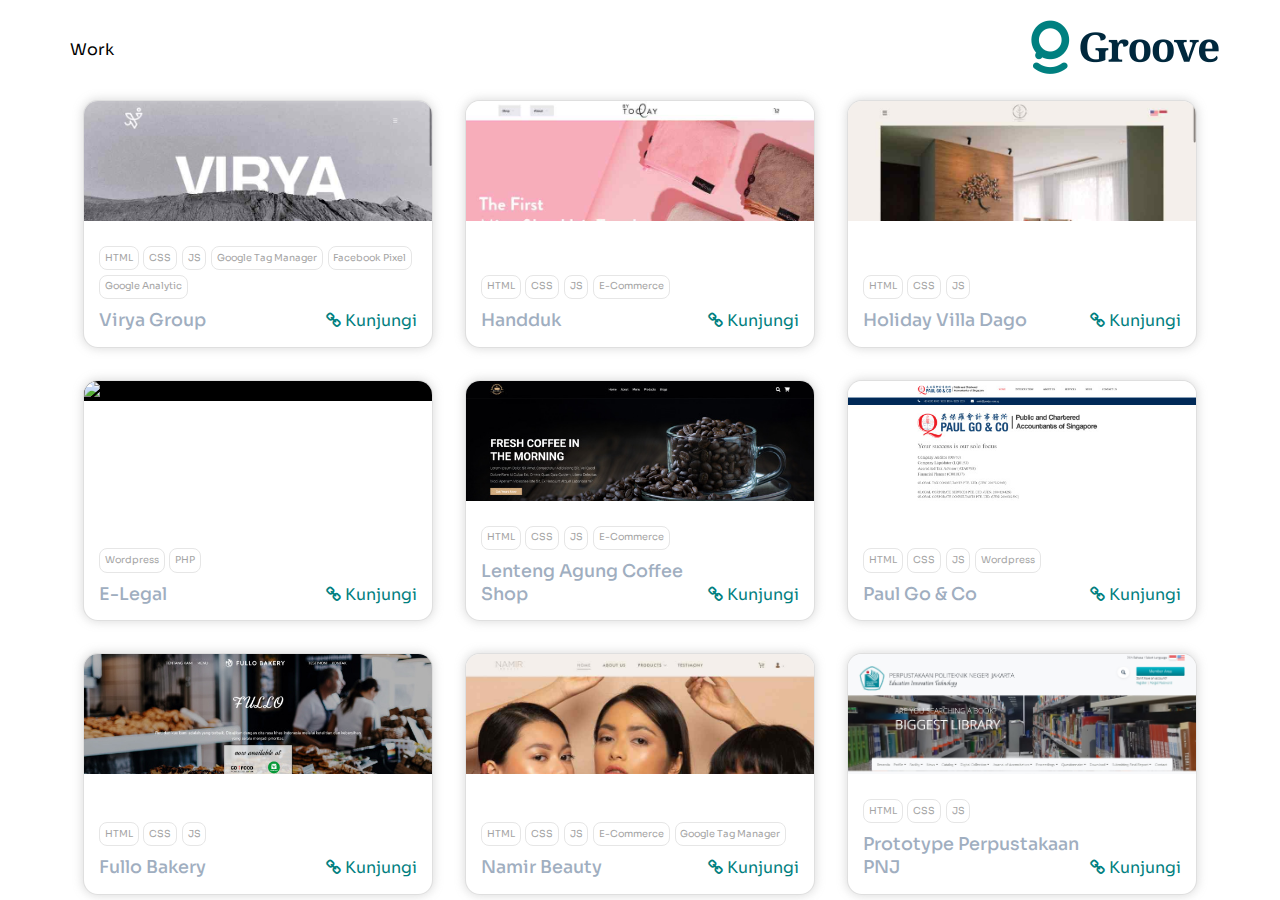
==== commit 70b5cb3d: "Testing git auto deployment by removing footer on work page" ====
--- a/work.html
+++ b/work.html
@@ -333,6 +333,5 @@
     </section>
     </main>
     
-    <footer><small>Copyright Groove Dev &copy; 2022</small></footer>
   </body>
 </html>
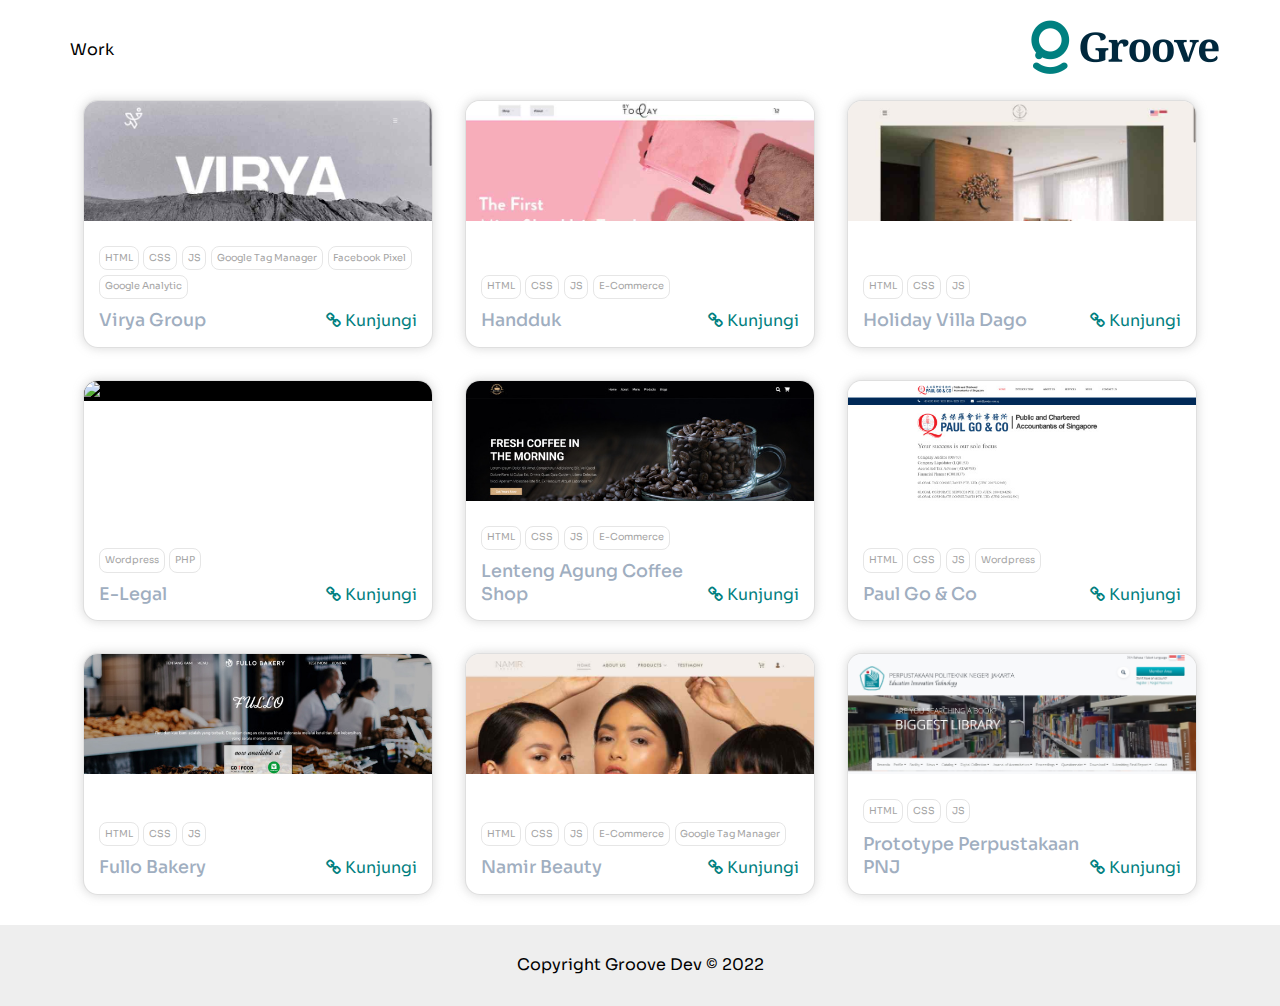
==== commit 530b7c18: "Testing for auto deployment" ====
--- a/work.html
+++ b/work.html
@@ -333,5 +333,6 @@
     </section>
     </main>
     
+    <footer><small>Copyright Groove Dev &copy; 2022</small></footer>
   </body>
 </html>
